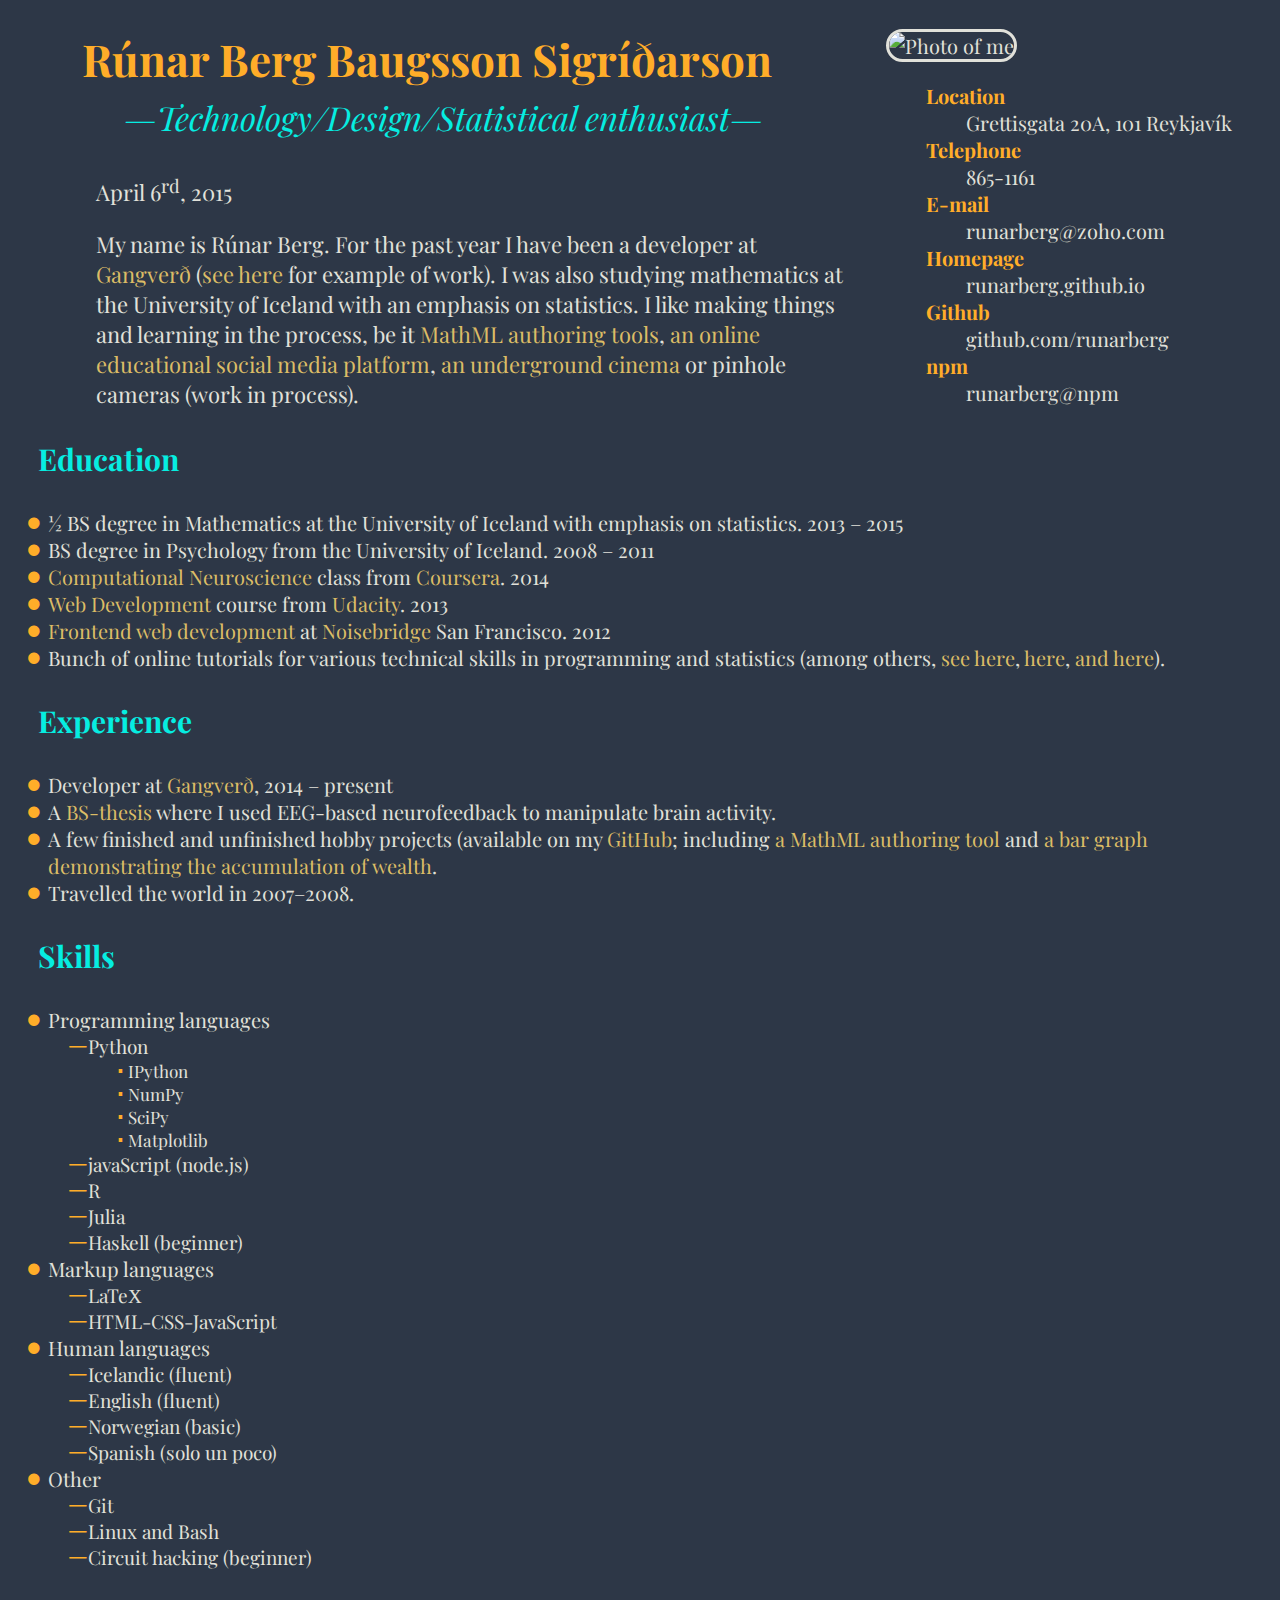
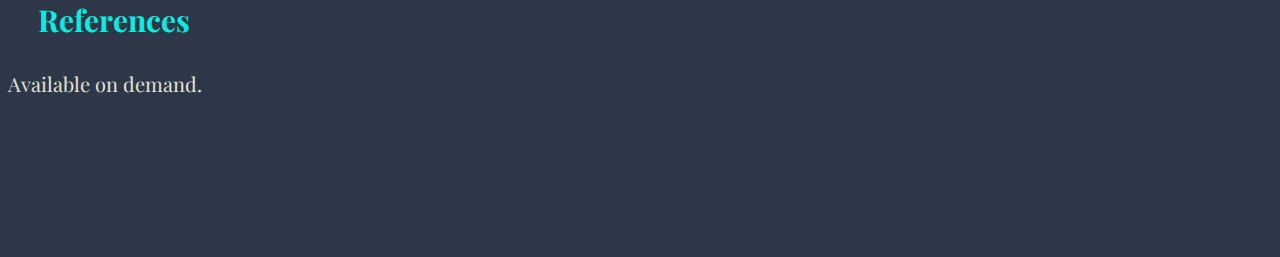
==== index.html @ e9ee63cf "added cv as a standalone" ====
<!DOCTYPE html>
<html>
  <head>
    <meta charset="utf-8">
    <title>Rúnar Berg — Curriculum Vitae</title>
    <meta name="viewport" content="width=device-width, initial-scale=1">
    <link href='http://fonts.googleapis.com/css?family=Playfair+Display:400,400italic,700,700italic&subset=latin,latin-ext' rel='stylesheet' type='text/css'>
    <link rel="stylesheet" href="style.css">
  </head>
  <body>
    <aside class="vcard">
      <img src="https://s.gravatar.com/avatar/b2964775b0f5c752ab8a66da85453771?s=460"
           alt="Photo of me">
      <dl>
        <dt>Location</dt>
        <dd>Grettisgata&nbsp;20A, 101&nbsp;Reykjavík</dd>
        <dt>Telephone</dt>
        <dd>865-1161</dd>
        <dt>E-mail</dt>
        <dd><a class="email" href="mailto:runarberg@zoho.com">
          runarberg@zoho.com</a></dd>
        <dt>Homepage</dt>
        <dd><a href="http://runarberg.github.io">runarberg.github.io</a></dd>
        <dt>Github</dt>
        <dd><a href="http://github.com/runarberg/">github.com/runarberg</a></dd>
        <dt>npm</dt>
        <dd><a href="https://www.npmjs.com/~runarberg">runarberg@npm</a></dd>
      </dl>
    </aside>

    <header>
      <h1>Rúnar Berg Baugsson Sigríðarson</h1>
      <h2>Technology/Design/Statistical enthusiast</h2>
    </header>

    <section id="intro">
      <time datetime="2015-04-06">April 6<sup>rd</sup>, 2015</time>
      <p class="intro"> My name is Rúnar Berg. For the past year I
        have been a developer
        at <a href="http://invector.eu">Gangverð</a>
        (<a href="http://husnaedi.gangverd.is">see here</a> for
        example of work). I was also studying mathematics at the
        University of Iceland with an emphasis on statistics. I like
        making things and learning in the process, be
        it <a href="https://runarberg.github.io/ascii2mathml">MathML
        authoring tools</a>, <a href="http://reyqua.com">an online
        educational social media platform</a>,
        <a href="http://solvallagata-braedraborgarstigur-cinema.neocities.org/history.html">an
          underground cinema</a> or pinhole cameras (work in process).</p>
    </section>

    <section id="education">
      <h2>Education</h2>
      <ul>
        <li>
          ½ BS degree in Mathematics at the University of
          Iceland with emphasis on statistics.
          2013 – 2015
        </li>
        <li>
          BS degree in Psychology from the University of Iceland.
          2008 – 2011
        </li>
        <li>
          <a href="https://www.coursera.org/course/compneuro">Computational
            Neuroscience</a> class from
          <a href="https://www.coursera.org/">Coursera</a>.
          2014
        </li>
        <li>
          <a href="https://www.udacity.com/course/cs253">Web
            Development</a> course from
          <a href="https://www.udacity.com/">Udacity</a>.
          2013
        </li>
        <li>
          <a href="https://noisebridge.net/wiki/Front-end_Web_Development">
            Frontend web development</a> at
          <a href="https://noisebridge.net/">Noisebridge</a>
          San Francisco.
          2012
        </li>
        <li>Bunch of online tutorials for various technical skills in
          programming and statistics (among
          others, <a href="http://learnyouahaskell.com/">see
          here</a>, <a href="https://github.com/CamDavidsonPilon/Probabilistic-Programming-and-Bayesian-Methods-for-Hackers">here</a>,
          <a href="http://ocw.mit.edu/courses/electrical-engineering-and-computer-science/6-001-structure-and-interpretation-of-computer-programs-spring-2005/index.htm">and here</a>).</li>
      </ul>
    </section>

    <section id="experience">
      <h2>Experience</h2>
      <ul>
        <li>Developer at <a href="http://www.invector.eu">Gangverð</a>,
          2014 – present</li>
        <li>A <a href="http://hdl.handle.net/1946/8628">BS-thesis</a>
          where I used EEG-based neurofeedback to manipulate brain
          activity.</li>
        <li>A few finished and unfinished hobby projects (available on
          my <a href="http://github.com/runarberg/">GitHub</a>; including
          <a href="https://runarberg.github.io/ascii2mathml">a MathML
          authoring tool</a> and
          <a href="http://runarberg.github.io/paelingar/kapitalisk-audsofnun.html">a
          bar graph demonstrating the accumulation of wealth</a>.</li>
        <li>Travelled the world in 2007–2008.</li>
      </ul>
    </section>

    <section id="skills">
      <h2>Skills</h2>
      <ul>
        <li>Programming languages
          <ul>
            <li>Python
              <ul>
                <li>IPython</li>
                <li>NumPy</li>
                <li>SciPy</li>
                <li>Matplotlib</li>
              </ul>
            </li>
            <li>javaScript (node.js)</li>
            <li>R</li>
            <li>Julia</li>
            <li>Haskell (beginner)</li>
          </ul>
        </li>
        <li>Markup languages
          <ul>
            <li>LaTeΧ</li>
            <li>HTML-CSS-JavaScript</li>
          </ul>
        </li>
        <li>Human languages
          <ul>
            <li>Icelandic (fluent)</li>
            <li>English (fluent)</li>
            <li>Norwegian (basic)</li>
            <li>Spanish (solo un poco)</li>
          </ul>
        </li>
        <li>Other
          <ul>
            <li>Git</li>
            <li>Linux and Bash</li>
            <li>Circuit hacking (beginner)</li>
          </ul>
        </li>
      </ul>
    </section>

    <section id="references">
      <h2>References</h2>
      <p>Available on demand.</p>
    </section>

  </body>
</html>
---- style.css ----
body {
    background: #2D3747;
    color: #E1E1DA;
    font-family: "Playfair Display", serif;
    font-size: 20px;
    margin-bottom: 8em;
}

a {
    color: #DBBC66;
    text-decoration: none;
}

a:hover {
    color: #D97128;
}

header { font-size: 1.1em; }

section#intro {
    font-size: 1.1em;
    margin: 1em 4em;
    max-width: 42em;
}

header h1, header h2 {
    text-align: center;
}

header h1 {
    color: #FFAD29;
    margin-bottom: 0.3ex;
}

header h2 {
    color: #06EDE1;
    font-style: italic;
    font-weight: normal;
    margin-top: 0.3ex;
}

header h2::before,
header h2::after {
    content: "—";
}

.vcard {
    float: right;
    padding-left: 2em;
}

.vcard img {
    border: 3px solid #E1E1DA;
    border-radius: 2em;
}

.vcard a {
    color: inherit;
}

dl {
    margin: 1em 2em;
}
dt {
    color: #FFAD29;
    font-weight: bold;
}

h2 {
    margin: 1em;
    color: #06EDE1;
}

li {
    list-style: none;
    position: relative;
}
li li {
    font-size: 0.95em;
}
li li li {
    font-size: 0.9em;
}
li::before {
    content: "•";
    color: #FFAD29;
    display: block;
    position: absolute;
    left: -1.1ex;
    top: -0.833ex;
    font-size: 2em;
}
li li::before {
    content: "–";
}
li li li::before {
    content: "⋅";
    left: -.75ex;
    top: -.725ex;
}

@media only screen and (max-width: 1023px) {
    .vcard img {
        width: 320px;
    }
}

@media only screen and (max-width: 860px) {
    .vcard {
        max-width: 280px;
        margin: 0 auto;
        padding: 0;
    }
    .vcard img {
        width: 280px;
    }
}

@media only screen and (max-width: 760px) {
    body {
        display: flex;
        flex-flow: column;
    }
    h2 {
        text-align: center;
    }
    header { order: 1; }
    .vcard {
        order: 2;
        float: none;
        text-align: center;
    }
    section { order: 3; }
    dl, dt, dd {
        margin: 0;
    }
    dd + dt {
        margin-top: 1em;
    }
}

@media only screen and (max-width: 520px) {
    header h1 { font-size: 1.5em; }
    header h2 { font-size: 1.1em; }
    header h2::before,
    header h2::after { content: ""; }
    section#intro { margin: 0.5ex; }
}

@media print {
    body {
        font-size: 12pt;
        color: black;
    }

    header h1, header h2, h2, dt,
    li::before {
        color: black;
    }

    a {
        color: #CCC;
        border-bottom: 1px dotted #CCC;
    }

    header {
        margin: 1em 0.5ex;
    }

    header h2::before,
    header h2::after {
        content: "";
    }

    .vcard {
        width: 60.25mm;
        font-size: 10pt;
    }
    .vcard img {
        width: 52.5mm;
        height: 52.5mm;
        border-color: black;
    }
}
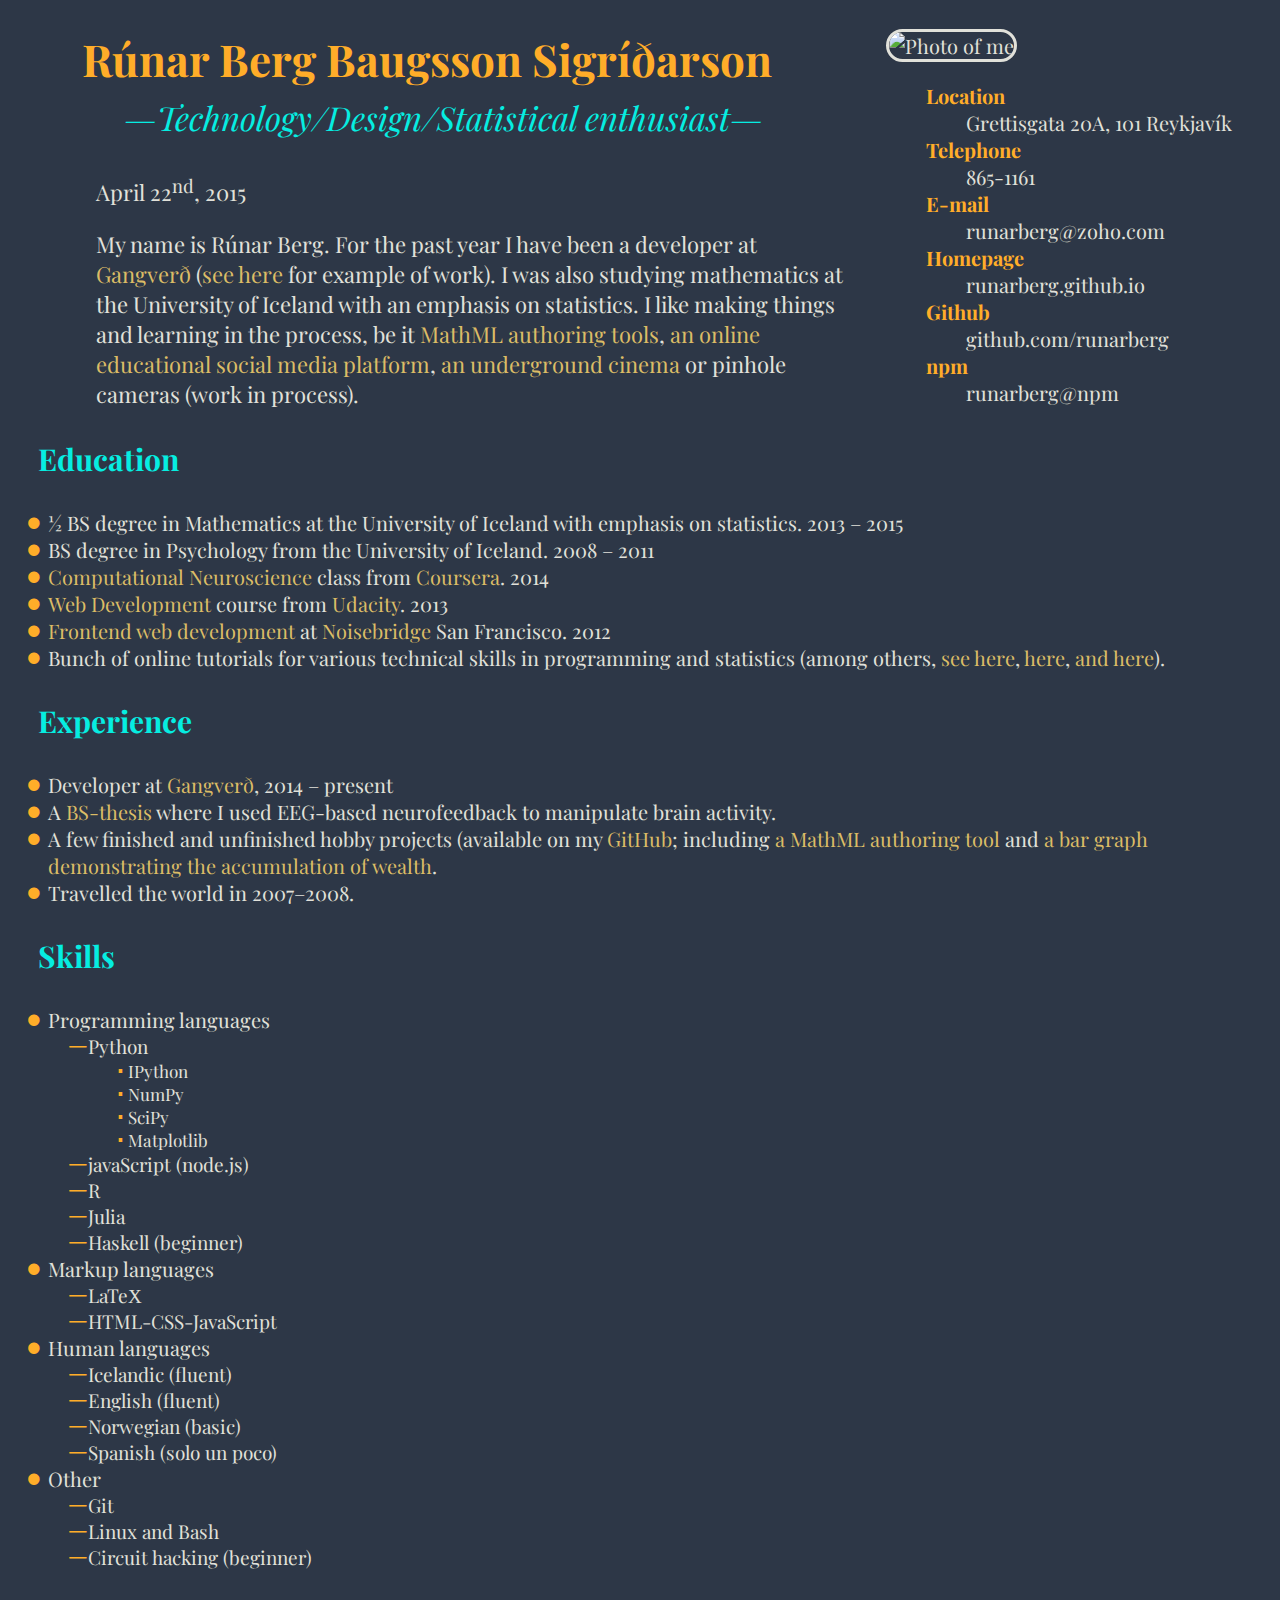
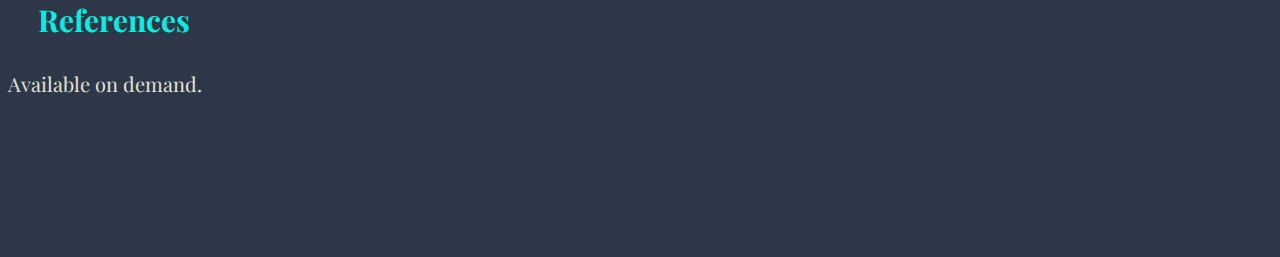
==== commit 3a128d65: "Updated the date" ====
--- a/index.html
+++ b/index.html
@@ -34,7 +34,7 @@
     </header>
 
     <section id="intro">
-      <time datetime="2015-04-06">April 6<sup>rd</sup>, 2015</time>
+      <time datetime="2015-04-22">April 22<sup>nd</sup>, 2015</time>
       <p class="intro"> My name is Rúnar Berg. For the past year I
         have been a developer
         at <a href="http://invector.eu">Gangverð</a>
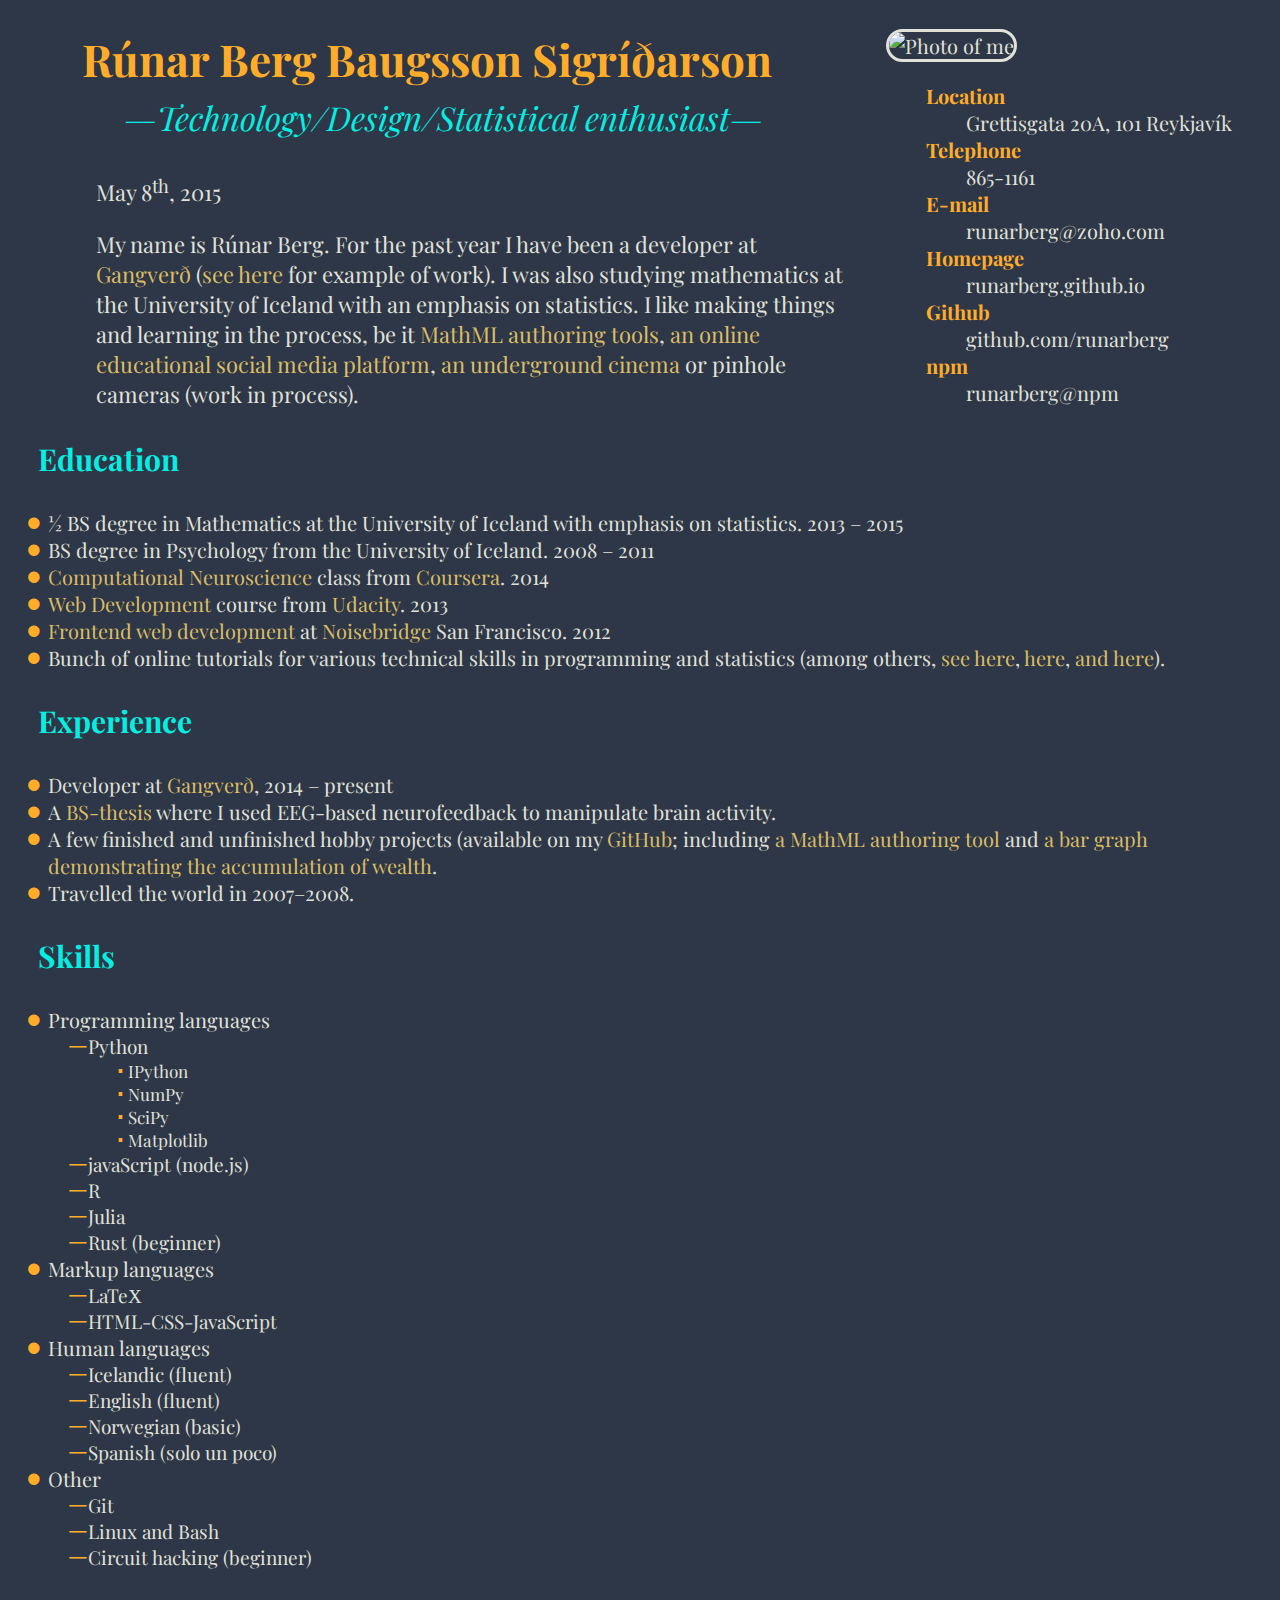
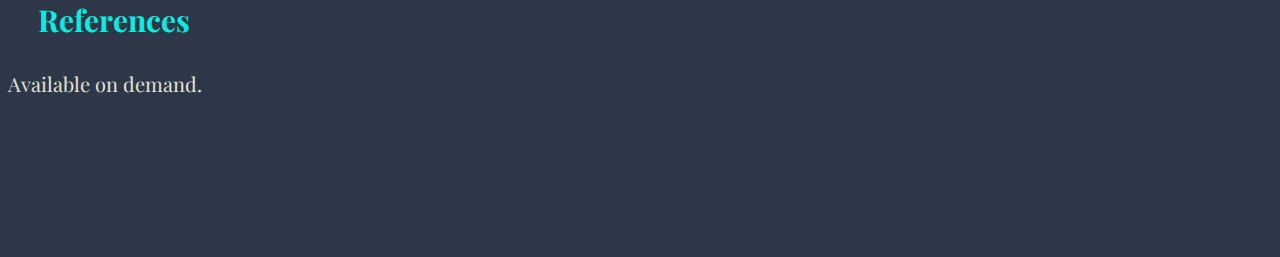
==== commit 2a84bfc9: "update 2015-05-08" ====
--- a/index.html
+++ b/index.html
@@ -1,5 +1,5 @@
 <!DOCTYPE html>
-<html>
+<html lang="en-us">
   <head>
     <meta charset="utf-8">
     <title>Rúnar Berg — Curriculum Vitae</title>
@@ -34,7 +34,7 @@
     </header>
 
     <section id="intro">
-      <time datetime="2015-04-22">April 22<sup>nd</sup>, 2015</time>
+      <time datetime="2015-05-08">May 8<sup>th</sup>, 2015</time>
       <p class="intro"> My name is Rúnar Berg. For the past year I
         have been a developer
         at <a href="http://invector.eu">Gangverð</a>
@@ -122,7 +122,7 @@
             <li>javaScript (node.js)</li>
             <li>R</li>
             <li>Julia</li>
-            <li>Haskell (beginner)</li>
+            <li>Rust (beginner)</li>
           </ul>
         </li>
         <li>Markup languages
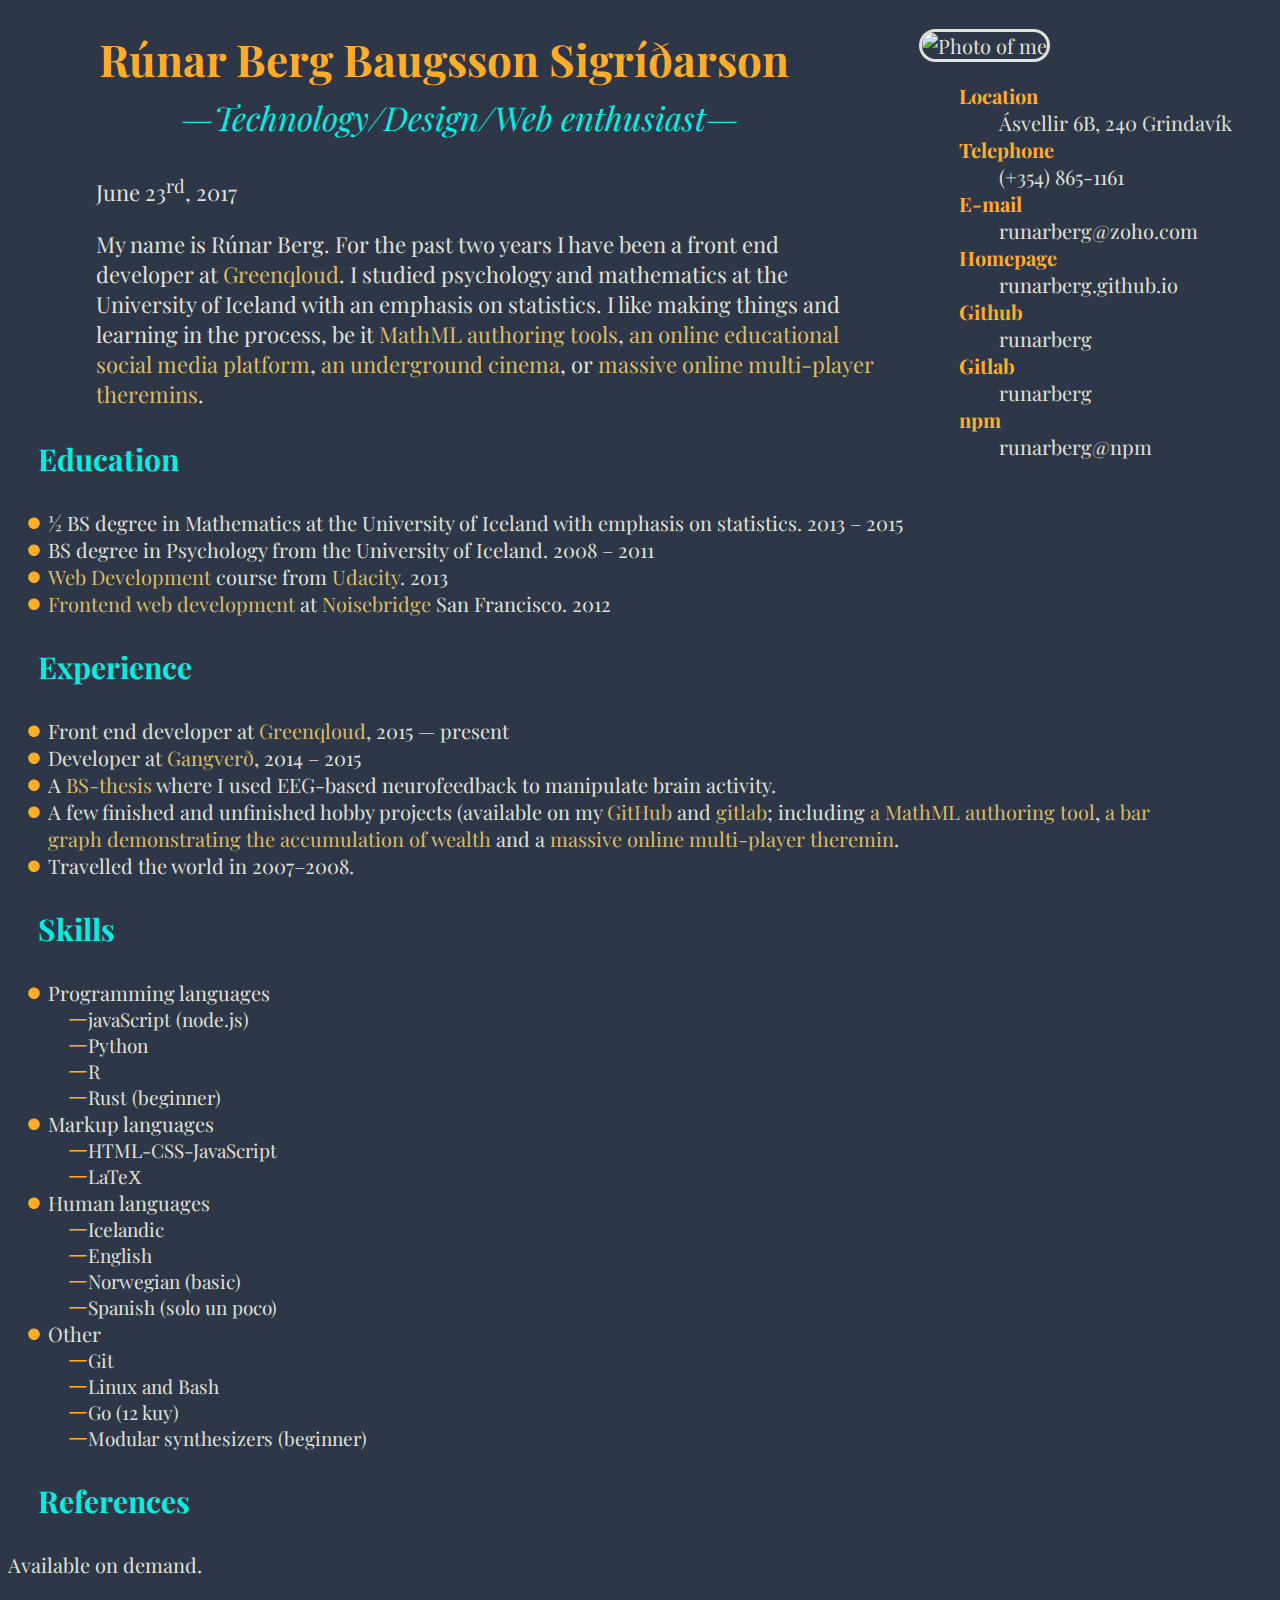
==== commit 5b01b1b7: "Update CV" ====
--- a/index.html
+++ b/index.html
@@ -13,16 +13,18 @@
            alt="Photo of me">
       <dl>
         <dt>Location</dt>
-        <dd>Grettisgata&nbsp;20A, 101&nbsp;Reykjavík</dd>
+        <dd>Ásvellir&nbsp;6B, 240&nbsp;Grindavík</dd>
         <dt>Telephone</dt>
-        <dd>865-1161</dd>
+        <dd>(+354) 865-1161</dd>
         <dt>E-mail</dt>
         <dd><a class="email" href="mailto:runarberg@zoho.com">
           runarberg@zoho.com</a></dd>
         <dt>Homepage</dt>
-        <dd><a href="http://runarberg.github.io">runarberg.github.io</a></dd>
+        <dd><a href="https://runarberg.github.io">runarberg.github.io</a></dd>
         <dt>Github</dt>
-        <dd><a href="http://github.com/runarberg/">github.com/runarberg</a></dd>
+        <dd><a href="https://github.com/runarberg/">runarberg</a></dd>
+        <dt>Gitlab</dt>
+        <dd><a href="https://gitlab.com/runarberg/">runarberg</a></dd>
         <dt>npm</dt>
         <dd><a href="https://www.npmjs.com/~runarberg">runarberg@npm</a></dd>
       </dl>
@@ -30,23 +32,24 @@
 
     <header>
       <h1>Rúnar Berg Baugsson Sigríðarson</h1>
-      <h2>Technology/Design/Statistical enthusiast</h2>
+      <h2>Technology/Design/Web enthusiast</h2>
     </header>
 
     <section id="intro">
-      <time datetime="2015-05-08">May 8<sup>th</sup>, 2015</time>
-      <p class="intro"> My name is Rúnar Berg. For the past year I
-        have been a developer
-        at <a href="http://invector.eu">Gangverð</a>
-        (<a href="http://husnaedi.gangverd.is">see here</a> for
-        example of work). I was also studying mathematics at the
-        University of Iceland with an emphasis on statistics. I like
-        making things and learning in the process, be
-        it <a href="https://runarberg.github.io/ascii2mathml">MathML
-        authoring tools</a>, <a href="http://reyqua.com">an online
-        educational social media platform</a>,
-        <a href="http://solvallagata-braedraborgarstigur-cinema.neocities.org/history.html">an
-          underground cinema</a> or pinhole cameras (work in process).</p>
+      <time datetime="2017-06-23">June 23<sup>rd</sup>, 2017</time>
+      <p class="intro">
+        My name is Rúnar Berg. For the past two years I have been a
+        front end developer at
+        <a href="https://qstack.com">Greenqloud</a>. I studied
+        psychology and mathematics at the University of Iceland with
+        an emphasis on statistics. I like making things and learning
+        in the process, be it
+        <a href="https://runarberg.github.io/ascii2mathml">MathML authoring tools</a>,
+        <a href="http://reyqua.com">an online educational social media platform</a>,
+        <a href="http://solvallagata-braedraborgarstigur-cinema.neocities.org/history.html">an underground cinema</a>,
+        or
+        <a href="http://theremins.club">massive online multi-player theremins</a>.
+      </p>
     </section>
 
     <section id="education">
@@ -62,12 +65,6 @@
           2008 – 2011
         </li>
         <li>
-          <a href="https://www.coursera.org/course/compneuro">Computational
-            Neuroscience</a> class from
-          <a href="https://www.coursera.org/">Coursera</a>.
-          2014
-        </li>
-        <li>
           <a href="https://www.udacity.com/course/cs253">Web
             Development</a> course from
           <a href="https://www.udacity.com/">Udacity</a>.
@@ -80,28 +77,37 @@
           San Francisco.
           2012
         </li>
-        <li>Bunch of online tutorials for various technical skills in
-          programming and statistics (among
-          others, <a href="http://learnyouahaskell.com/">see
-          here</a>, <a href="https://github.com/CamDavidsonPilon/Probabilistic-Programming-and-Bayesian-Methods-for-Hackers">here</a>,
-          <a href="http://ocw.mit.edu/courses/electrical-engineering-and-computer-science/6-001-structure-and-interpretation-of-computer-programs-spring-2005/index.htm">and here</a>).</li>
       </ul>
     </section>
 
     <section id="experience">
       <h2>Experience</h2>
       <ul>
-        <li>Developer at <a href="http://www.invector.eu">Gangverð</a>,
-          2014 – present</li>
-        <li>A <a href="http://hdl.handle.net/1946/8628">BS-thesis</a>
+        <li>
+          Front end developer at <a href="https://qstack.com">Greenqloud</a>,
+          2015 — present
+        </li>
+        <li>
+          Developer at <a href="http://www.invector.eu">Gangverð</a>,
+          2014 – 2015
+        </li>
+        <li>
+          A <a href="http://hdl.handle.net/1946/8628">BS-thesis</a>
           where I used EEG-based neurofeedback to manipulate brain
-          activity.</li>
-        <li>A few finished and unfinished hobby projects (available on
-          my <a href="http://github.com/runarberg/">GitHub</a>; including
+          activity.
+        </li>
+        <li>
+          A few finished and unfinished hobby projects (available on
+          my <a href="http://github.com/runarberg/">GitHub</a>
+          and <a href="http://gitlab.com/runarberg/">gitlab</a>;
+          including
           <a href="https://runarberg.github.io/ascii2mathml">a MathML
-          authoring tool</a> and
+          authoring tool</a>,
           <a href="http://runarberg.github.io/paelingar/kapitalisk-audsofnun.html">a
-          bar graph demonstrating the accumulation of wealth</a>.</li>
+          bar graph demonstrating the accumulation of wealth</a>
+          and a <a href="http://theremins.club">massive online
+            multi-player theremin</a>.
+        </li>
         <li>Travelled the world in 2007–2008.</li>
       </ul>
     </section>
@@ -109,41 +115,38 @@
     <section id="skills">
       <h2>Skills</h2>
       <ul>
-        <li>Programming languages
+        <li>
+          Programming languages
           <ul>
-            <li>Python
-              <ul>
-                <li>IPython</li>
-                <li>NumPy</li>
-                <li>SciPy</li>
-                <li>Matplotlib</li>
-              </ul>
-            </li>
             <li>javaScript (node.js)</li>
+            <li>Python</li>
             <li>R</li>
-            <li>Julia</li>
             <li>Rust (beginner)</li>
           </ul>
         </li>
-        <li>Markup languages
+        <li>
+          Markup languages
           <ul>
+            <li>HTML-CSS-JavaScript</li>
             <li>LaTeΧ</li>
-            <li>HTML-CSS-JavaScript</li>
           </ul>
         </li>
-        <li>Human languages
+        <li>
+          Human languages
           <ul>
-            <li>Icelandic (fluent)</li>
-            <li>English (fluent)</li>
+            <li>Icelandic</li>
+            <li>English</li>
             <li>Norwegian (basic)</li>
             <li>Spanish (solo un poco)</li>
           </ul>
         </li>
-        <li>Other
+        <li>
+          Other
           <ul>
             <li>Git</li>
             <li>Linux and Bash</li>
-            <li>Circuit hacking (beginner)</li>
+            <li>Go (12 kuy)</li>
+            <li>Modular synthesizers (beginner)</li>
           </ul>
         </li>
       </ul>
@@ -154,5 +157,11 @@
       <p>Available on demand.</p>
     </section>
 
+    <footer>
+      <small class="print">
+        This CV is also available as an HTML document on
+        <a href="https://runarberg.github.io/cv">https://runarberg.github.io/cv</a>.
+      </small>
+    </footer>
   </body>
 </html>
--- a/style.css
+++ b/style.css
@@ -17,6 +17,10 @@
 
 header { font-size: 1.1em; }
 
+section {
+    max-width: 60em;
+}
+
 section#intro {
     font-size: 1.1em;
     margin: 1em 4em;
@@ -47,6 +51,8 @@
 .vcard {
     float: right;
     padding-left: 2em;
+    position: relative;
+    z-index: 1;
 }
 
 .vcard img {
@@ -99,6 +105,10 @@
     top: -.725ex;
 }
 
+footer {
+    margin-top: 3em;
+}
+
 @media only screen and (max-width: 1023px) {
     .vcard img {
         width: 320px;
@@ -147,6 +157,12 @@
     section#intro { margin: 0.5ex; }
 }
 
+@media not print {
+    footer .print {
+        display: none;
+    }
+}
+
 @media print {
     body {
         font-size: 12pt;
@@ -181,4 +197,4 @@
         height: 52.5mm;
         border-color: black;
     }
-}+}
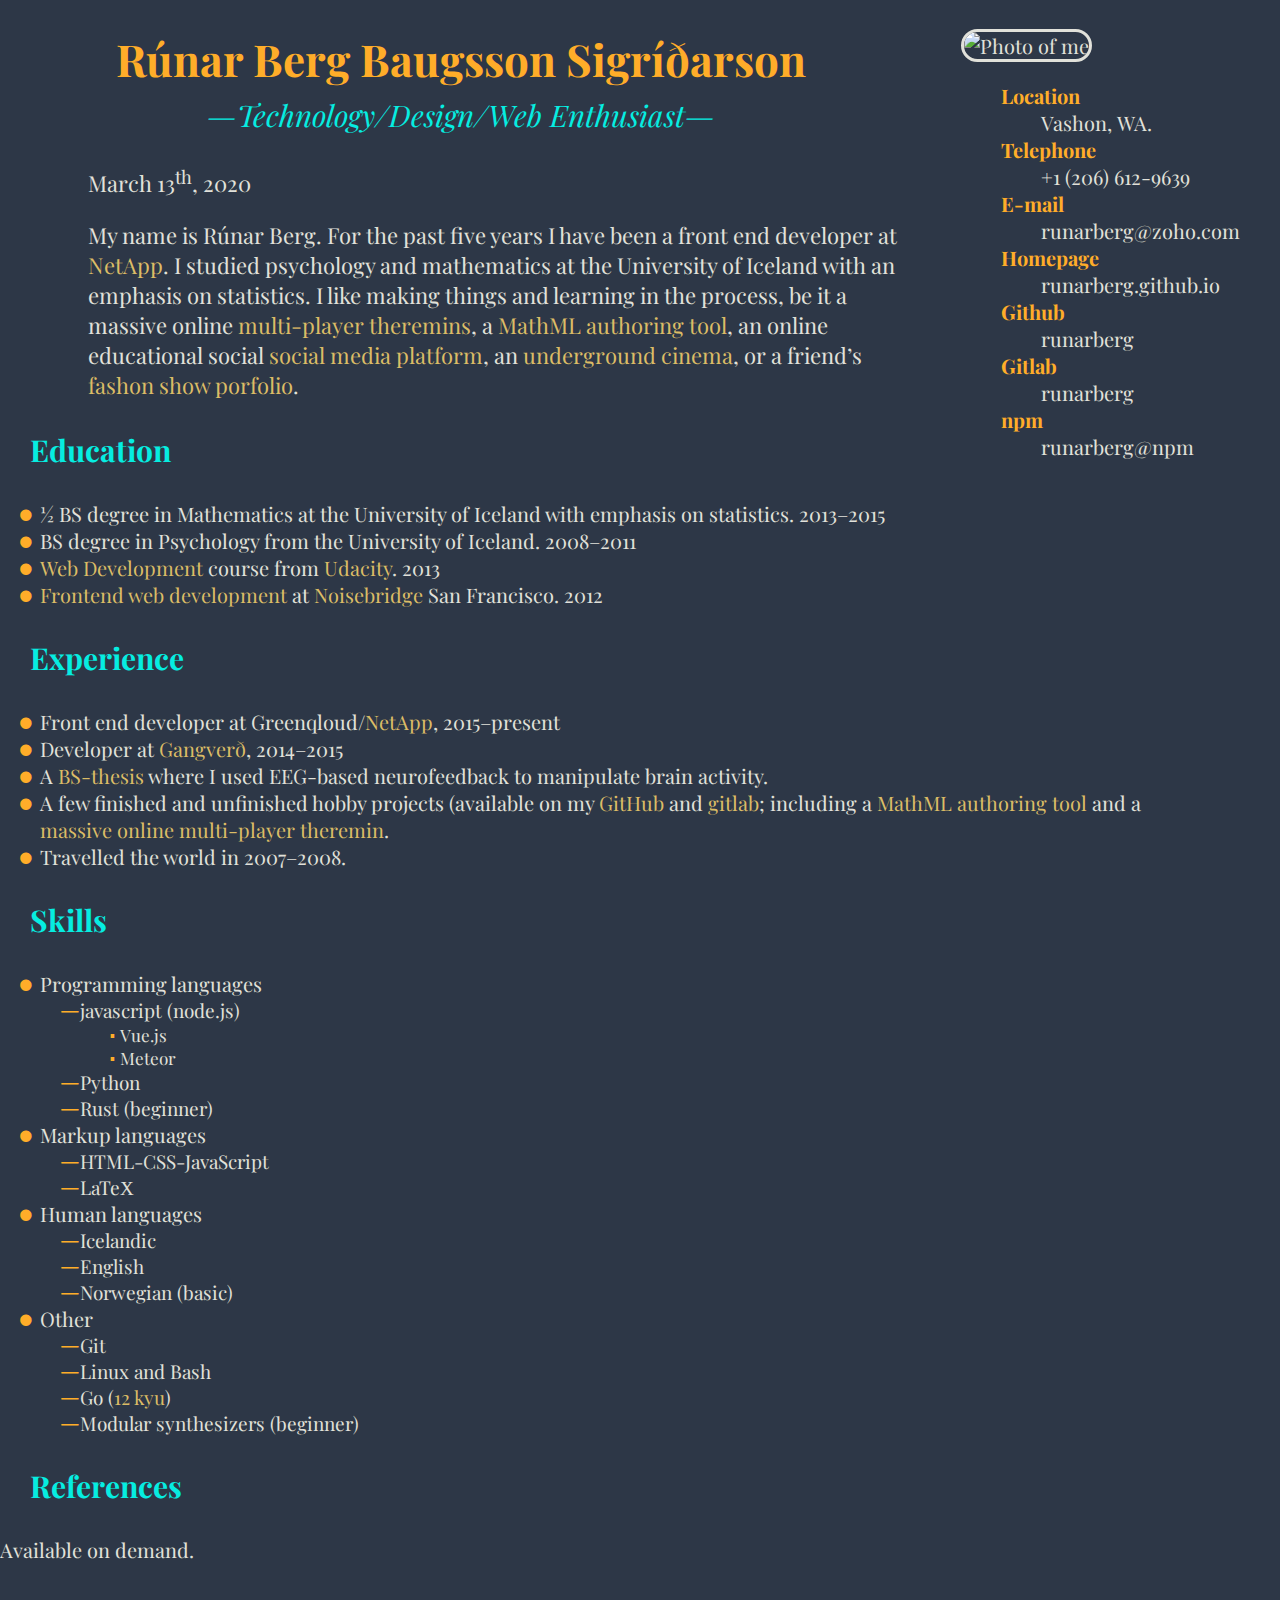
==== commit ff680a65: "Update 2020-03-13" ====
--- a/index.html
+++ b/index.html
@@ -1,24 +1,33 @@
 <!DOCTYPE html>
 <html lang="en-us">
   <head>
-    <meta charset="utf-8">
+    <meta charset="utf-8" />
     <title>Rúnar Berg — Curriculum Vitae</title>
-    <meta name="viewport" content="width=device-width, initial-scale=1">
-    <link href='http://fonts.googleapis.com/css?family=Playfair+Display:400,400italic,700,700italic&subset=latin,latin-ext' rel='stylesheet' type='text/css'>
-    <link rel="stylesheet" href="style.css">
+    <meta name="viewport" content="width=device-width, initial-scale=1" />
+    <link
+      href="https://fonts.googleapis.com/css?family=Playfair+Display:400,400italic,700,700italic&subset=latin,latin-ext"
+      rel="stylesheet"
+      type="text/css"
+    />
+    <link rel="stylesheet" href="style.css" />
   </head>
   <body>
     <aside class="vcard">
-      <img src="https://s.gravatar.com/avatar/b2964775b0f5c752ab8a66da85453771?s=460"
-           alt="Photo of me">
+      <img
+        src="https://s.gravatar.com/avatar/b2964775b0f5c752ab8a66da85453771?s=460"
+        alt="Photo of me"
+      />
       <dl>
         <dt>Location</dt>
-        <dd>Ásvellir&nbsp;6B, 240&nbsp;Grindavík</dd>
+        <dd><a href="geo:47.416111,-122.468333">Vashon,&nbsp;WA.</a></dd>
         <dt>Telephone</dt>
-        <dd>(+354) 865-1161</dd>
+        <dd><a href="tel:+1(206)612-9639">+1 (206) 612-9639</a></dd>
         <dt>E-mail</dt>
-        <dd><a class="email" href="mailto:runarberg@zoho.com">
-          runarberg@zoho.com</a></dd>
+        <dd>
+          <a class="email" href="mailto:runarberg@zoho.com">
+            runarberg@zoho.com</a
+          >
+        </dd>
         <dt>Homepage</dt>
         <dd><a href="https://runarberg.github.io">runarberg.github.io</a></dd>
         <dt>Github</dt>
@@ -32,23 +41,30 @@
 
     <header>
       <h1>Rúnar Berg Baugsson Sigríðarson</h1>
-      <h2>Technology/Design/Web enthusiast</h2>
+      <p class="tagline">
+        <span>Technology/<wbr />Design/<wbr />Web&nbsp;Enthusiast</span>
+      </p>
     </header>
 
     <section id="intro">
-      <time datetime="2017-06-23">June 23<sup>rd</sup>, 2017</time>
+      <time datetime="2020-03-13">March 13<sup>th</sup>, 2020</time>
       <p class="intro">
-        My name is Rúnar Berg. For the past two years I have been a
-        front end developer at
-        <a href="https://qstack.com">Greenqloud</a>. I studied
-        psychology and mathematics at the University of Iceland with
-        an emphasis on statistics. I like making things and learning
-        in the process, be it
-        <a href="https://runarberg.github.io/ascii2mathml">MathML authoring tools</a>,
-        <a href="http://reyqua.com">an online educational social media platform</a>,
-        <a href="http://solvallagata-braedraborgarstigur-cinema.neocities.org/history.html">an underground cinema</a>,
-        or
-        <a href="http://theremins.club">massive online multi-player theremins</a>.
+        My name is Rúnar Berg. For the past five years I have been a front end
+        developer at <a href="https://netapp.com">NetApp</a>. I studied
+        psychology and mathematics at the University of Iceland with an emphasis
+        on statistics. I like making things and learning in the process, be it a
+        massive online
+        <a href="http://theremins.club">multi-player theremins</a>, a
+        <a href="https://runarberg.github.io/mathup">MathML authoring tool</a>,
+        an online educational social
+        <a href="https://reyqua.com">social media platform</a>, an
+        <a
+          href="http://solvallagata-braedraborgarstigur-cinema.neocities.org/history.html"
+          >underground cinema</a
+        >, or a friend’s
+        <a href="https://runarberg.github.io/manisananimal"
+          >fashon show porfolio</a
+        >.
       </p>
     </section>
 
@@ -56,26 +72,23 @@
       <h2>Education</h2>
       <ul>
         <li>
-          ½ BS degree in Mathematics at the University of
-          Iceland with emphasis on statistics.
-          2013 – 2015
+          ½ BS degree in Mathematics at the University of Iceland with emphasis
+          on statistics. 2013–2015
         </li>
         <li>
-          BS degree in Psychology from the University of Iceland.
-          2008 – 2011
+          BS degree in Psychology from the University of Iceland. 2008–2011
         </li>
         <li>
-          <a href="https://www.udacity.com/course/cs253">Web
-            Development</a> course from
-          <a href="https://www.udacity.com/">Udacity</a>.
-          2013
+          <a href="https://www.udacity.com/course/cs253">Web Development</a>
+          course from <a href="https://www.udacity.com/">Udacity</a>. 2013
         </li>
         <li>
           <a href="https://noisebridge.net/wiki/Front-end_Web_Development">
-            Frontend web development</a> at
+            Frontend web development</a
+          >
+          at
           <a href="https://noisebridge.net/">Noisebridge</a>
-          San Francisco.
-          2012
+          San Francisco. 2012
         </li>
       </ul>
     </section>
@@ -84,29 +97,26 @@
       <h2>Experience</h2>
       <ul>
         <li>
-          Front end developer at <a href="https://qstack.com">Greenqloud</a>,
-          2015 — present
+          Front end developer at Greenqloud/<a href="https://netapp.com"
+            >NetApp</a
+          >, 2015–present
         </li>
         <li>
-          Developer at <a href="http://www.invector.eu">Gangverð</a>,
-          2014 – 2015
+          Developer at <a href="http://www.invector.eu">Gangverð</a>, 2014–2015
         </li>
         <li>
           A <a href="http://hdl.handle.net/1946/8628">BS-thesis</a>
-          where I used EEG-based neurofeedback to manipulate brain
-          activity.
+          where I used EEG-based neurofeedback to manipulate brain activity.
         </li>
         <li>
-          A few finished and unfinished hobby projects (available on
-          my <a href="http://github.com/runarberg/">GitHub</a>
-          and <a href="http://gitlab.com/runarberg/">gitlab</a>;
-          including
-          <a href="https://runarberg.github.io/ascii2mathml">a MathML
-          authoring tool</a>,
-          <a href="http://runarberg.github.io/paelingar/kapitalisk-audsofnun.html">a
-          bar graph demonstrating the accumulation of wealth</a>
-          and a <a href="http://theremins.club">massive online
-            multi-player theremin</a>.
+          A few finished and unfinished hobby projects (available on my
+          <a href="https://github.com/runarberg/">GitHub</a> and
+          <a href="https://gitlab.com/runarberg/">gitlab</a>; including a
+          <a href="https://runarberg.github.io/mathup">MathML authoring tool</a>
+          and a
+          <a href="http://theremins.club"
+            >massive online multi-player theremin</a
+          >.
         </li>
         <li>Travelled the world in 2007–2008.</li>
       </ul>
@@ -118,9 +128,14 @@
         <li>
           Programming languages
           <ul>
-            <li>javaScript (node.js)</li>
+            <li>
+              javascript (node.js)
+              <ul>
+                <li>Vue.js</li>
+                <li>Meteor</li>
+              </ul>
+            </li>
             <li>Python</li>
-            <li>R</li>
             <li>Rust (beginner)</li>
           </ul>
         </li>
@@ -137,7 +152,6 @@
             <li>Icelandic</li>
             <li>English</li>
             <li>Norwegian (basic)</li>
-            <li>Spanish (solo un poco)</li>
           </ul>
         </li>
         <li>
@@ -145,7 +159,7 @@
           <ul>
             <li>Git</li>
             <li>Linux and Bash</li>
-            <li>Go (12 kuy)</li>
+            <li>Go (<a href="https://senseis.xmp.net/?Ranking">12 kyu</a>)</li>
             <li>Modular synthesizers (beginner)</li>
           </ul>
         </li>
@@ -160,7 +174,9 @@
     <footer>
       <small class="print">
         This CV is also available as an HTML document on
-        <a href="https://runarberg.github.io/cv">https://runarberg.github.io/cv</a>.
+        <a href="https://runarberg.github.io/cv"
+          >https://runarberg.github.io/cv</a
+        >.
       </small>
     </footer>
   </body>
--- a/style.css
+++ b/style.css
@@ -1,200 +1,222 @@
 body {
-    background: #2D3747;
-    color: #E1E1DA;
-    font-family: "Playfair Display", serif;
-    font-size: 20px;
-    margin-bottom: 8em;
+  background: #2d3747;
+  color: #e1e1da;
+  font-family: "Playfair Display", serif;
+  font-size: 20px;
+  margin: 0 auto 8em;
+  max-width: 120ch;
 }
 
 a {
-    color: #DBBC66;
-    text-decoration: none;
+  color: #dbbc66;
+  text-decoration: none;
 }
 
 a:hover {
-    color: #D97128;
-}
-
-header { font-size: 1.1em; }
+  color: #d97128;
+}
+
+header {
+  font-size: 1.1em;
+}
 
 section {
-    max-width: 60em;
+  max-width: 60em;
 }
 
 section#intro {
+  font-size: 1.1em;
+  margin: 1em 4em;
+  max-width: 42em;
+}
+
+header h1,
+header .tagline {
+  text-align: center;
+}
+
+header h1 {
+  color: #ffad29;
+  margin-bottom: 0.3ex;
+}
+
+header .tagline {
+  align-items: center;
+  color: #06ede1;
+  display: flex;
+  font-size: 1.35em;
+  font-style: italic;
+  font-weight: normal;
+  margin-top: 0.3ex;
+  justify-content: center;
+}
+
+header .tagline::before,
+header .tagline::after {
+  content: "—";
+}
+
+.vcard {
+  float: right;
+  padding-left: 2em;
+  position: relative;
+  z-index: 1;
+}
+
+.vcard img {
+  border: 3px solid #e1e1da;
+  border-radius: 2em;
+}
+
+.vcard a {
+  color: inherit;
+}
+
+dl {
+  margin: 1em 2em;
+}
+dt {
+  color: #ffad29;
+  font-weight: bold;
+}
+
+h2 {
+  margin: 1em;
+  color: #06ede1;
+}
+
+li {
+  list-style: none;
+  position: relative;
+}
+li li {
+  font-size: 0.95em;
+}
+li li li {
+  font-size: 0.9em;
+}
+li::before {
+  content: "•";
+  color: #ffad29;
+  display: block;
+  position: absolute;
+  left: -1.1ex;
+  top: -0.833ex;
+  font-size: 2em;
+}
+li li::before {
+  content: "–";
+}
+li li li::before {
+  content: "⋅";
+  left: -0.75ex;
+  top: -0.725ex;
+}
+
+footer {
+  margin-top: 3em;
+}
+
+@media only screen and (max-width: 1023px) {
+  .vcard img {
+    width: 320px;
+  }
+}
+
+@media only screen and (max-width: 860px) {
+  .vcard {
+    max-width: 280px;
+    margin: 0 auto;
+    padding: 0;
+  }
+  .vcard img {
+    width: 280px;
+  }
+}
+
+@media only screen and (max-width: 760px) {
+  body {
+    display: flex;
+    flex-flow: column;
+  }
+  .tagline {
+    text-align: center;
+  }
+  header {
+    order: 1;
+  }
+  .vcard {
+    order: 2;
+    float: none;
+    text-align: center;
+  }
+  section {
+    order: 3;
+  }
+  dl,
+  dt,
+  dd {
+    margin: 0;
+  }
+  dd + dt {
+    margin-top: 1em;
+  }
+}
+
+@media only screen and (max-width: 520px) {
+  header h1 {
+    font-size: 1.5em;
+  }
+  header .tagline {
     font-size: 1.1em;
-    margin: 1em 4em;
-    max-width: 42em;
-}
-
-header h1, header h2 {
-    text-align: center;
-}
-
-header h1 {
-    color: #FFAD29;
-    margin-bottom: 0.3ex;
-}
-
-header h2 {
-    color: #06EDE1;
-    font-style: italic;
-    font-weight: normal;
-    margin-top: 0.3ex;
-}
-
-header h2::before,
-header h2::after {
-    content: "—";
-}
-
-.vcard {
-    float: right;
-    padding-left: 2em;
-    position: relative;
-    z-index: 1;
-}
-
-.vcard img {
-    border: 3px solid #E1E1DA;
-    border-radius: 2em;
-}
-
-.vcard a {
-    color: inherit;
-}
-
-dl {
-    margin: 1em 2em;
-}
-dt {
-    color: #FFAD29;
-    font-weight: bold;
-}
-
-h2 {
-    margin: 1em;
-    color: #06EDE1;
-}
-
-li {
-    list-style: none;
-    position: relative;
-}
-li li {
-    font-size: 0.95em;
-}
-li li li {
-    font-size: 0.9em;
-}
-li::before {
-    content: "•";
-    color: #FFAD29;
-    display: block;
-    position: absolute;
-    left: -1.1ex;
-    top: -0.833ex;
-    font-size: 2em;
-}
-li li::before {
-    content: "–";
-}
-li li li::before {
-    content: "⋅";
-    left: -.75ex;
-    top: -.725ex;
-}
-
-footer {
-    margin-top: 3em;
-}
-
-@media only screen and (max-width: 1023px) {
-    .vcard img {
-        width: 320px;
-    }
-}
-
-@media only screen and (max-width: 860px) {
-    .vcard {
-        max-width: 280px;
-        margin: 0 auto;
-        padding: 0;
-    }
-    .vcard img {
-        width: 280px;
-    }
-}
-
-@media only screen and (max-width: 760px) {
-    body {
-        display: flex;
-        flex-flow: column;
-    }
-    h2 {
-        text-align: center;
-    }
-    header { order: 1; }
-    .vcard {
-        order: 2;
-        float: none;
-        text-align: center;
-    }
-    section { order: 3; }
-    dl, dt, dd {
-        margin: 0;
-    }
-    dd + dt {
-        margin-top: 1em;
-    }
-}
-
-@media only screen and (max-width: 520px) {
-    header h1 { font-size: 1.5em; }
-    header h2 { font-size: 1.1em; }
-    header h2::before,
-    header h2::after { content: ""; }
-    section#intro { margin: 0.5ex; }
+  }
+  section#intro {
+    margin: 0.5ex;
+  }
 }
 
 @media not print {
-    footer .print {
-        display: none;
-    }
+  footer .print {
+    display: none;
+  }
 }
 
 @media print {
-    body {
-        font-size: 12pt;
-        color: black;
-    }
-
-    header h1, header h2, h2, dt,
-    li::before {
-        color: black;
-    }
-
-    a {
-        color: #CCC;
-        border-bottom: 1px dotted #CCC;
-    }
-
-    header {
-        margin: 1em 0.5ex;
-    }
-
-    header h2::before,
-    header h2::after {
-        content: "";
-    }
-
-    .vcard {
-        width: 60.25mm;
-        font-size: 10pt;
-    }
-    .vcard img {
-        width: 52.5mm;
-        height: 52.5mm;
-        border-color: black;
-    }
-}
+  body {
+    font-size: 12pt;
+    color: black;
+  }
+
+  header h1,
+  header .tagline,
+  h2,
+  dt,
+  li::before {
+    color: black;
+  }
+
+  a[href^="http"] {
+    color: #ccc;
+    border-bottom: 1px dotted #ccc;
+  }
+
+  header {
+    margin: 1em 0.5ex;
+  }
+
+  header .tagline::before,
+  header .tagline::after {
+    content: "";
+  }
+
+  .vcard {
+    width: 60.25mm;
+    font-size: 10pt;
+  }
+
+  .vcard img {
+    width: 52.5mm;
+    height: 52.5mm;
+    border-color: black;
+  }
+}
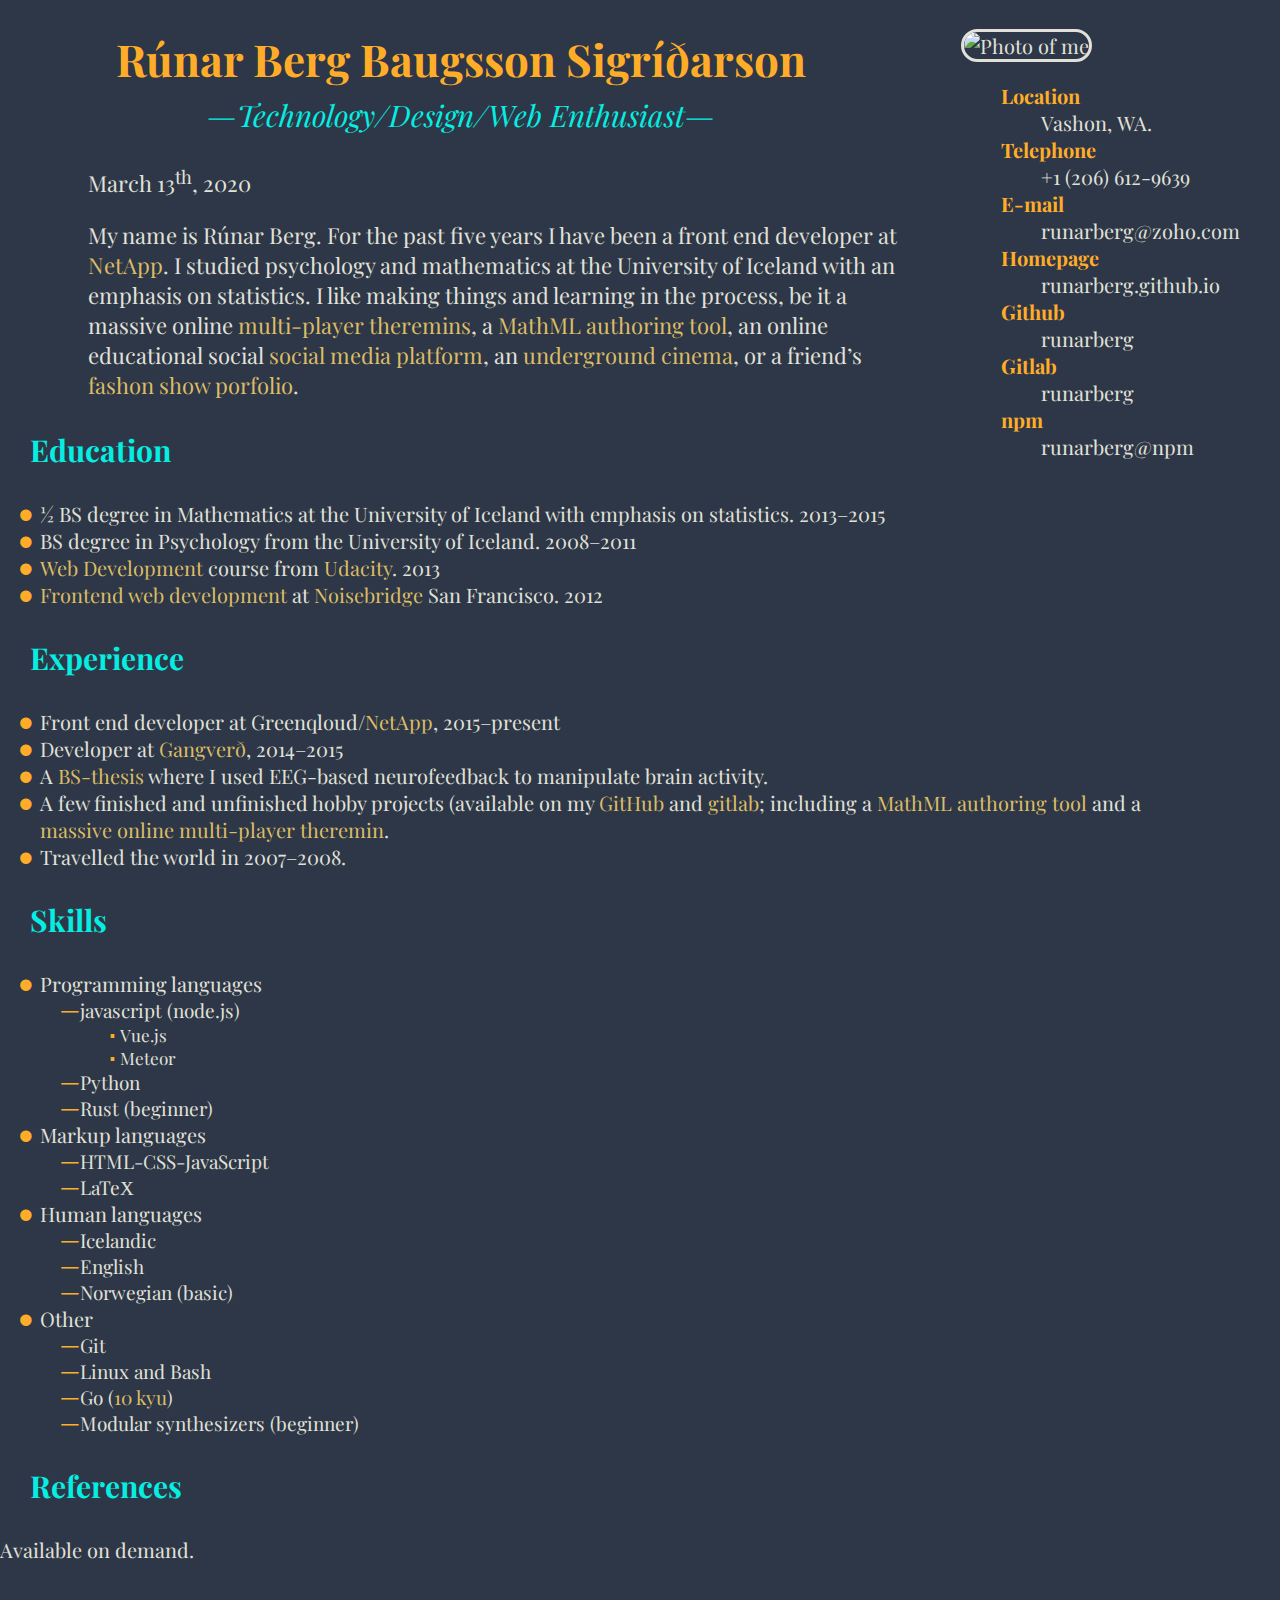
==== commit 47547dbe: "Update go rank" ====
--- a/index.html
+++ b/index.html
@@ -159,7 +159,7 @@
           <ul>
             <li>Git</li>
             <li>Linux and Bash</li>
-            <li>Go (<a href="https://senseis.xmp.net/?Ranking">12 kyu</a>)</li>
+            <li>Go (<a href="https://senseis.xmp.net/?Ranking">10 kyu</a>)</li>
             <li>Modular synthesizers (beginner)</li>
           </ul>
         </li>
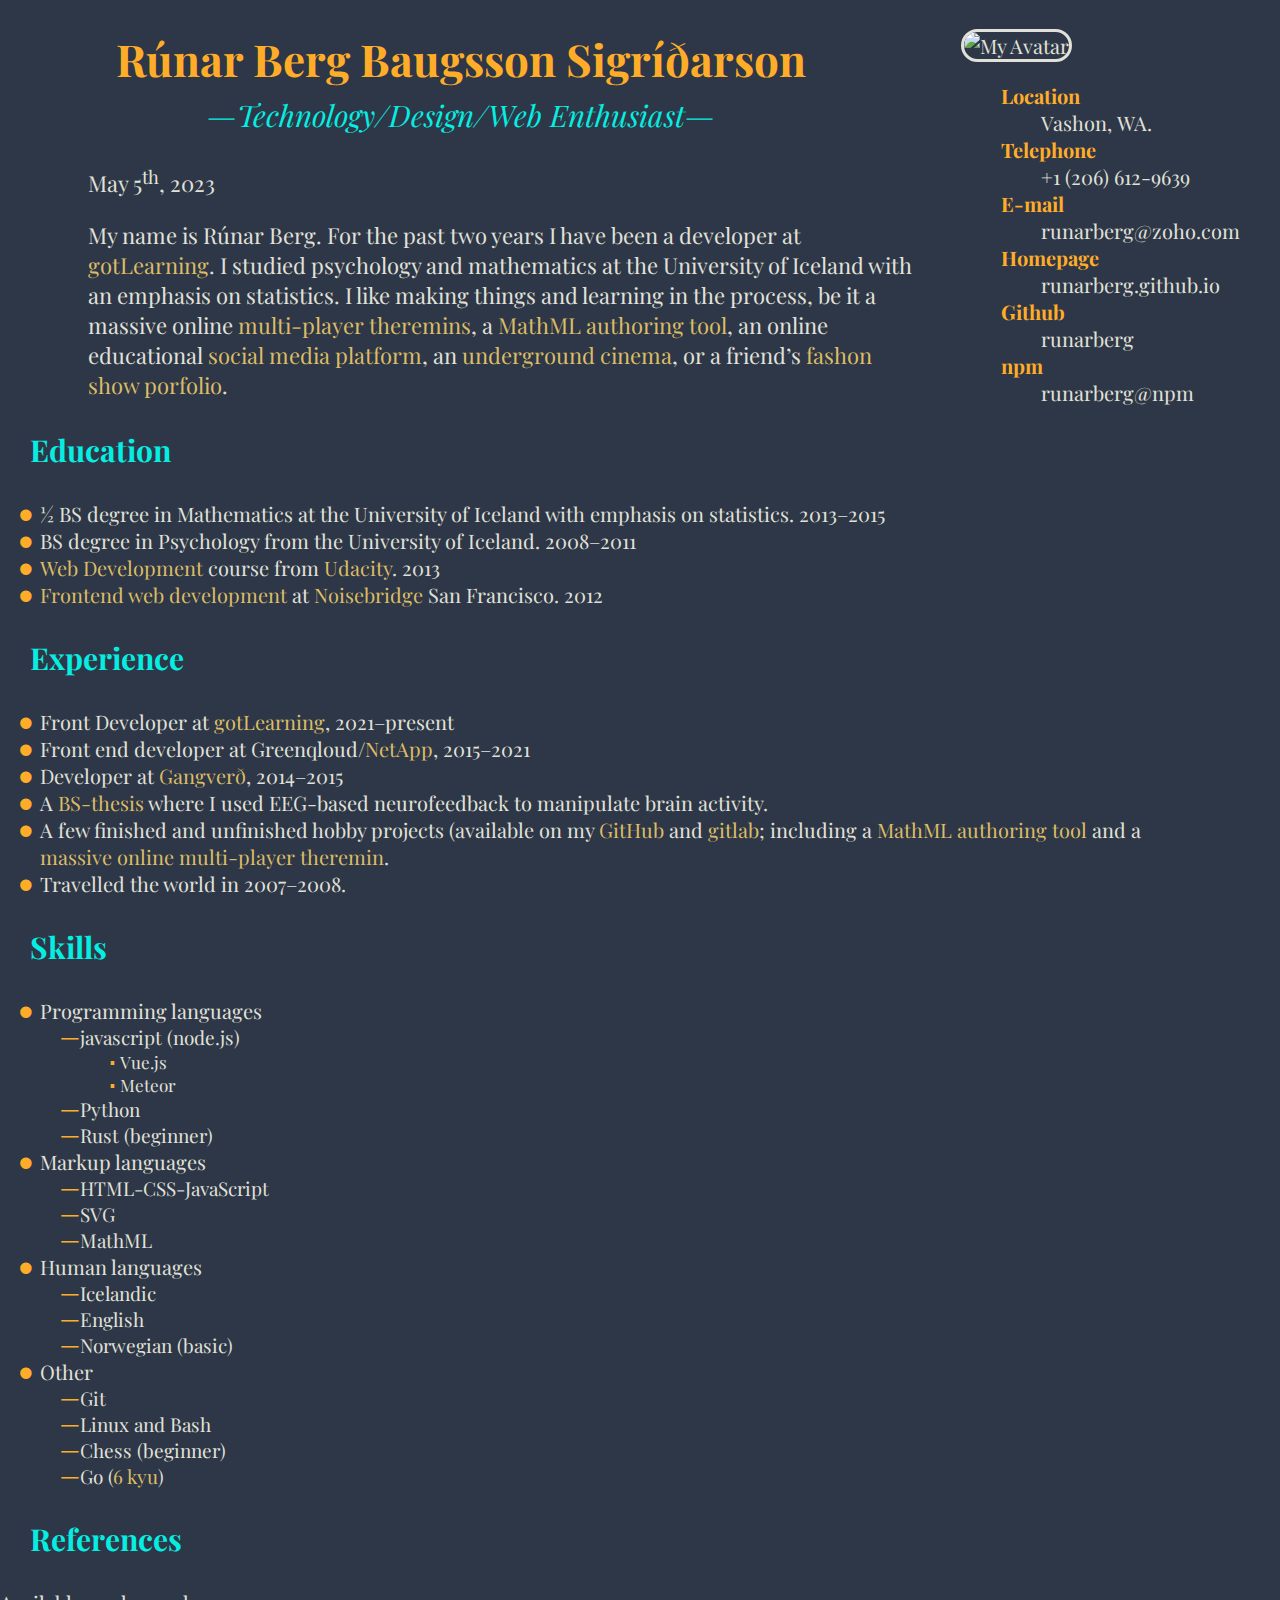
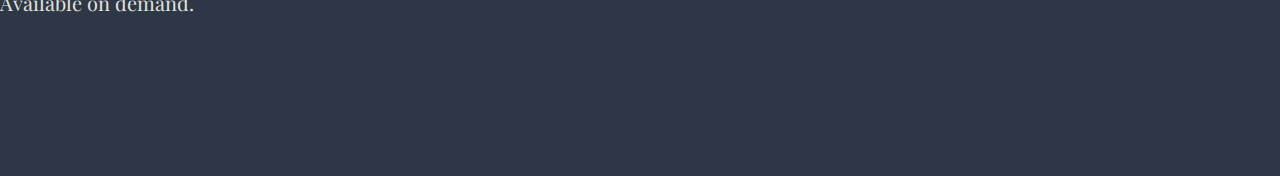
==== commit 382f4bdf: "Update may 2023" ====
--- a/index.html
+++ b/index.html
@@ -2,8 +2,35 @@
 <html lang="en-us">
   <head>
     <meta charset="utf-8" />
+
     <title>Rúnar Berg — Curriculum Vitae</title>
     <meta name="viewport" content="width=device-width, initial-scale=1" />
+
+    <meta name="keywords" content="CV,developer,web-design" />
+
+    <meta
+      name="author"
+      content="Rúnar Berg Baugsson Sigríðarson <runarberg@zoho.com>"
+    />
+
+    <meta
+      name="description"
+      content="My name is Rúnar Berg. For the past two years I have been a developer at gotLearning. I studied psychology and mathematics at the University of Iceland with an emphasis on statistics."
+    />
+
+    <meta
+      property="og:description"
+      content="My name is Rúnar Berg. For the past two years I have been a developer at gotLearning. I studied psychology and mathematics at the University of Iceland with an emphasis on statistics."
+    />
+
+    <meta
+      property="og:image"
+      content="https://s.gravatar.com/avatar/b2964775b0f5c752ab8a66da85453771?s=680"
+    />
+    <meta property="og:image:width" content="680" />
+    <meta property="og:image:height" content="680" />
+    <meta property="og:image:alt" content="My Avatar" />
+
     <link
       href="https://fonts.googleapis.com/css?family=Playfair+Display:400,400italic,700,700italic&subset=latin,latin-ext"
       rel="stylesheet"
@@ -11,11 +38,12 @@
     />
     <link rel="stylesheet" href="style.css" />
   </head>
+
   <body>
     <aside class="vcard">
       <img
         src="https://s.gravatar.com/avatar/b2964775b0f5c752ab8a66da85453771?s=460"
-        alt="Photo of me"
+        alt="My Avatar"
       />
       <dl>
         <dt>Location</dt>
@@ -32,8 +60,6 @@
         <dd><a href="https://runarberg.github.io">runarberg.github.io</a></dd>
         <dt>Github</dt>
         <dd><a href="https://github.com/runarberg/">runarberg</a></dd>
-        <dt>Gitlab</dt>
-        <dd><a href="https://gitlab.com/runarberg/">runarberg</a></dd>
         <dt>npm</dt>
         <dd><a href="https://www.npmjs.com/~runarberg">runarberg@npm</a></dd>
       </dl>
@@ -47,16 +73,16 @@
     </header>
 
     <section id="intro">
-      <time datetime="2020-03-13">March 13<sup>th</sup>, 2020</time>
+      <time datetime="2020-03-13">May 5<sup>th</sup>, 2023</time>
       <p class="intro">
-        My name is Rúnar Berg. For the past five years I have been a front end
-        developer at <a href="https://netapp.com">NetApp</a>. I studied
+        My name is Rúnar Berg. For the past two years I have been a developer at
+        <a href="https://www.gotlearning.com/">gotLearning</a>. I studied
         psychology and mathematics at the University of Iceland with an emphasis
         on statistics. I like making things and learning in the process, be it a
         massive online
         <a href="http://theremins.club">multi-player theremins</a>, a
         <a href="https://runarberg.github.io/mathup">MathML authoring tool</a>,
-        an online educational social
+        an online educational
         <a href="https://reyqua.com">social media platform</a>, an
         <a
           href="http://solvallagata-braedraborgarstigur-cinema.neocities.org/history.html"
@@ -97,9 +123,13 @@
       <h2>Experience</h2>
       <ul>
         <li>
+          Front Developer at
+          <a href="https://www.gotlearning.com/">gotLearning</a>, 2021–present
+        </li>
+        <li>
           Front end developer at Greenqloud/<a href="https://netapp.com"
             >NetApp</a
-          >, 2015–present
+          >, 2015–2021
         </li>
         <li>
           Developer at <a href="http://www.invector.eu">Gangverð</a>, 2014–2015
@@ -143,7 +173,8 @@
           Markup languages
           <ul>
             <li>HTML-CSS-JavaScript</li>
-            <li>LaTeΧ</li>
+            <li>SVG</li>
+            <li>MathML</li>
           </ul>
         </li>
         <li>
@@ -159,8 +190,8 @@
           <ul>
             <li>Git</li>
             <li>Linux and Bash</li>
-            <li>Go (<a href="https://senseis.xmp.net/?Ranking">10 kyu</a>)</li>
-            <li>Modular synthesizers (beginner)</li>
+            <li>Chess (beginner)</li>
+            <li>Go (<a href="https://senseis.xmp.net/?Ranking">6 kyu</a>)</li>
           </ul>
         </li>
       </ul>
